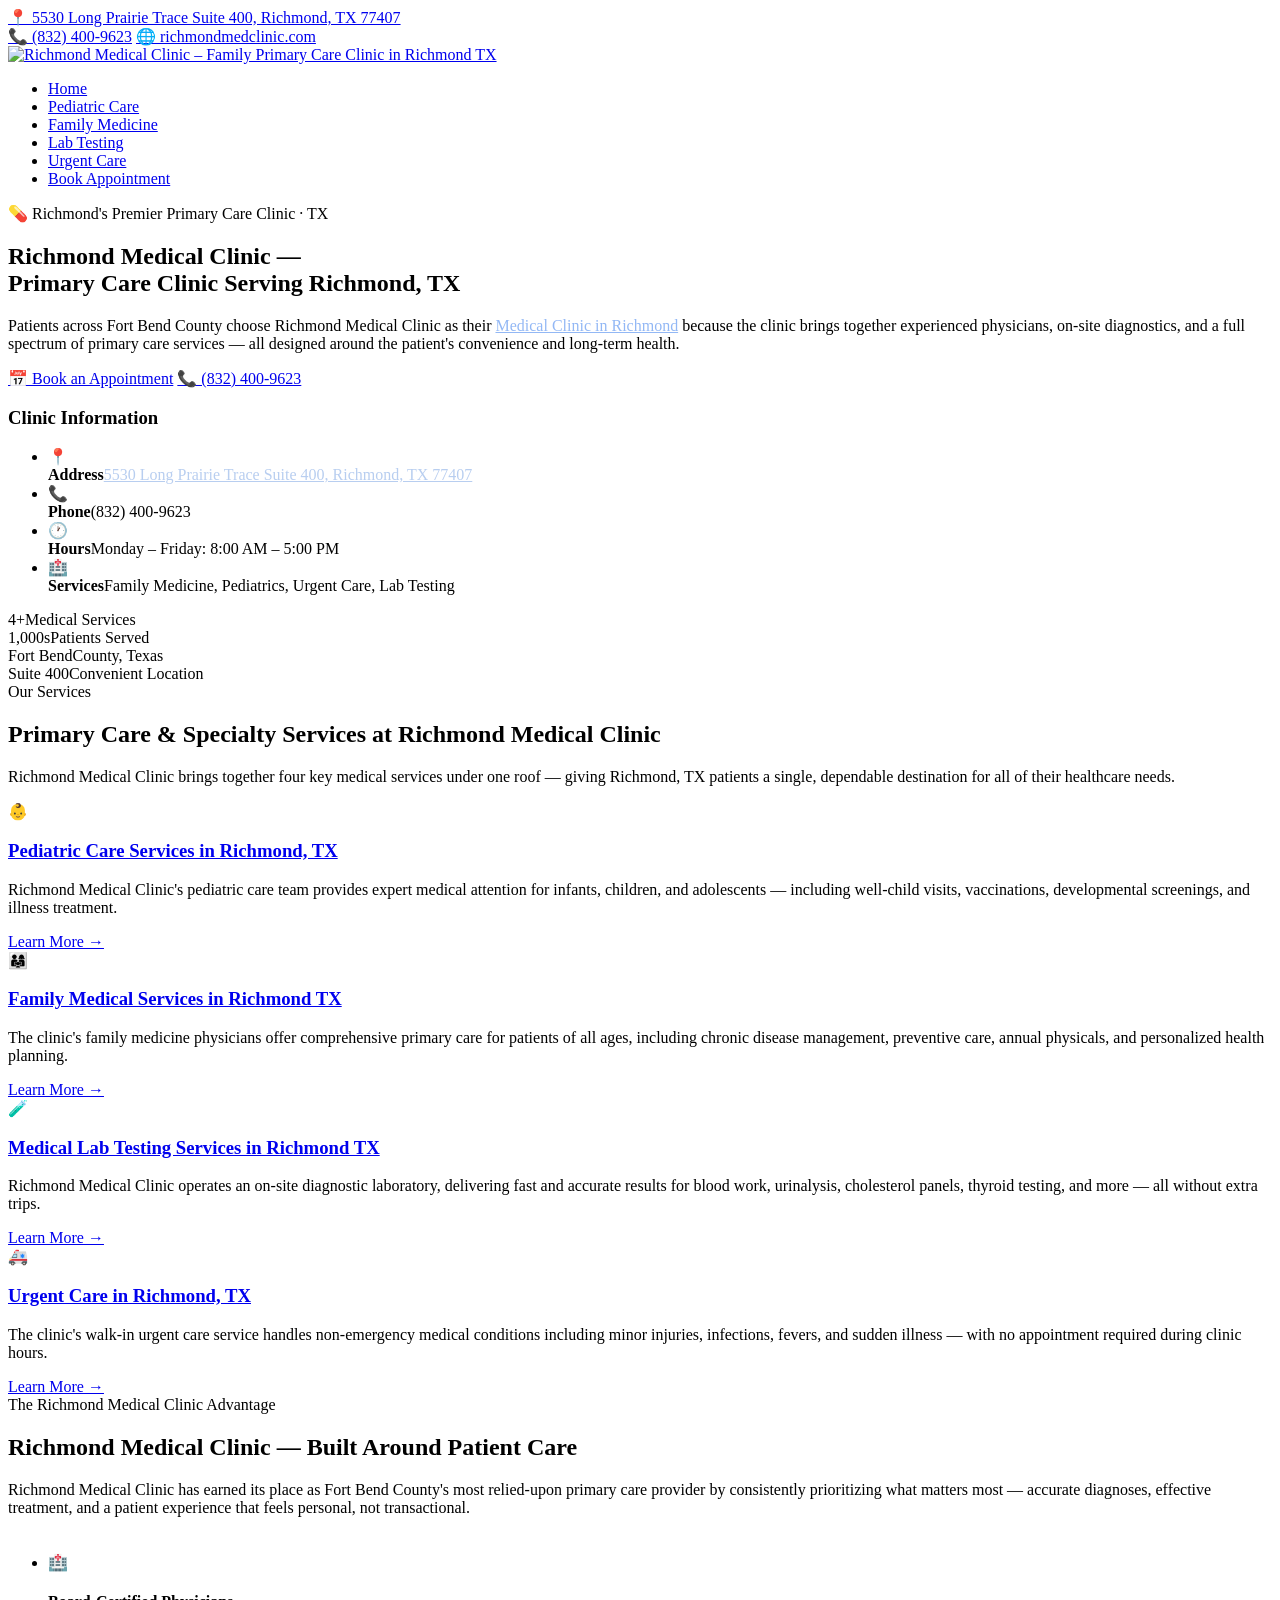
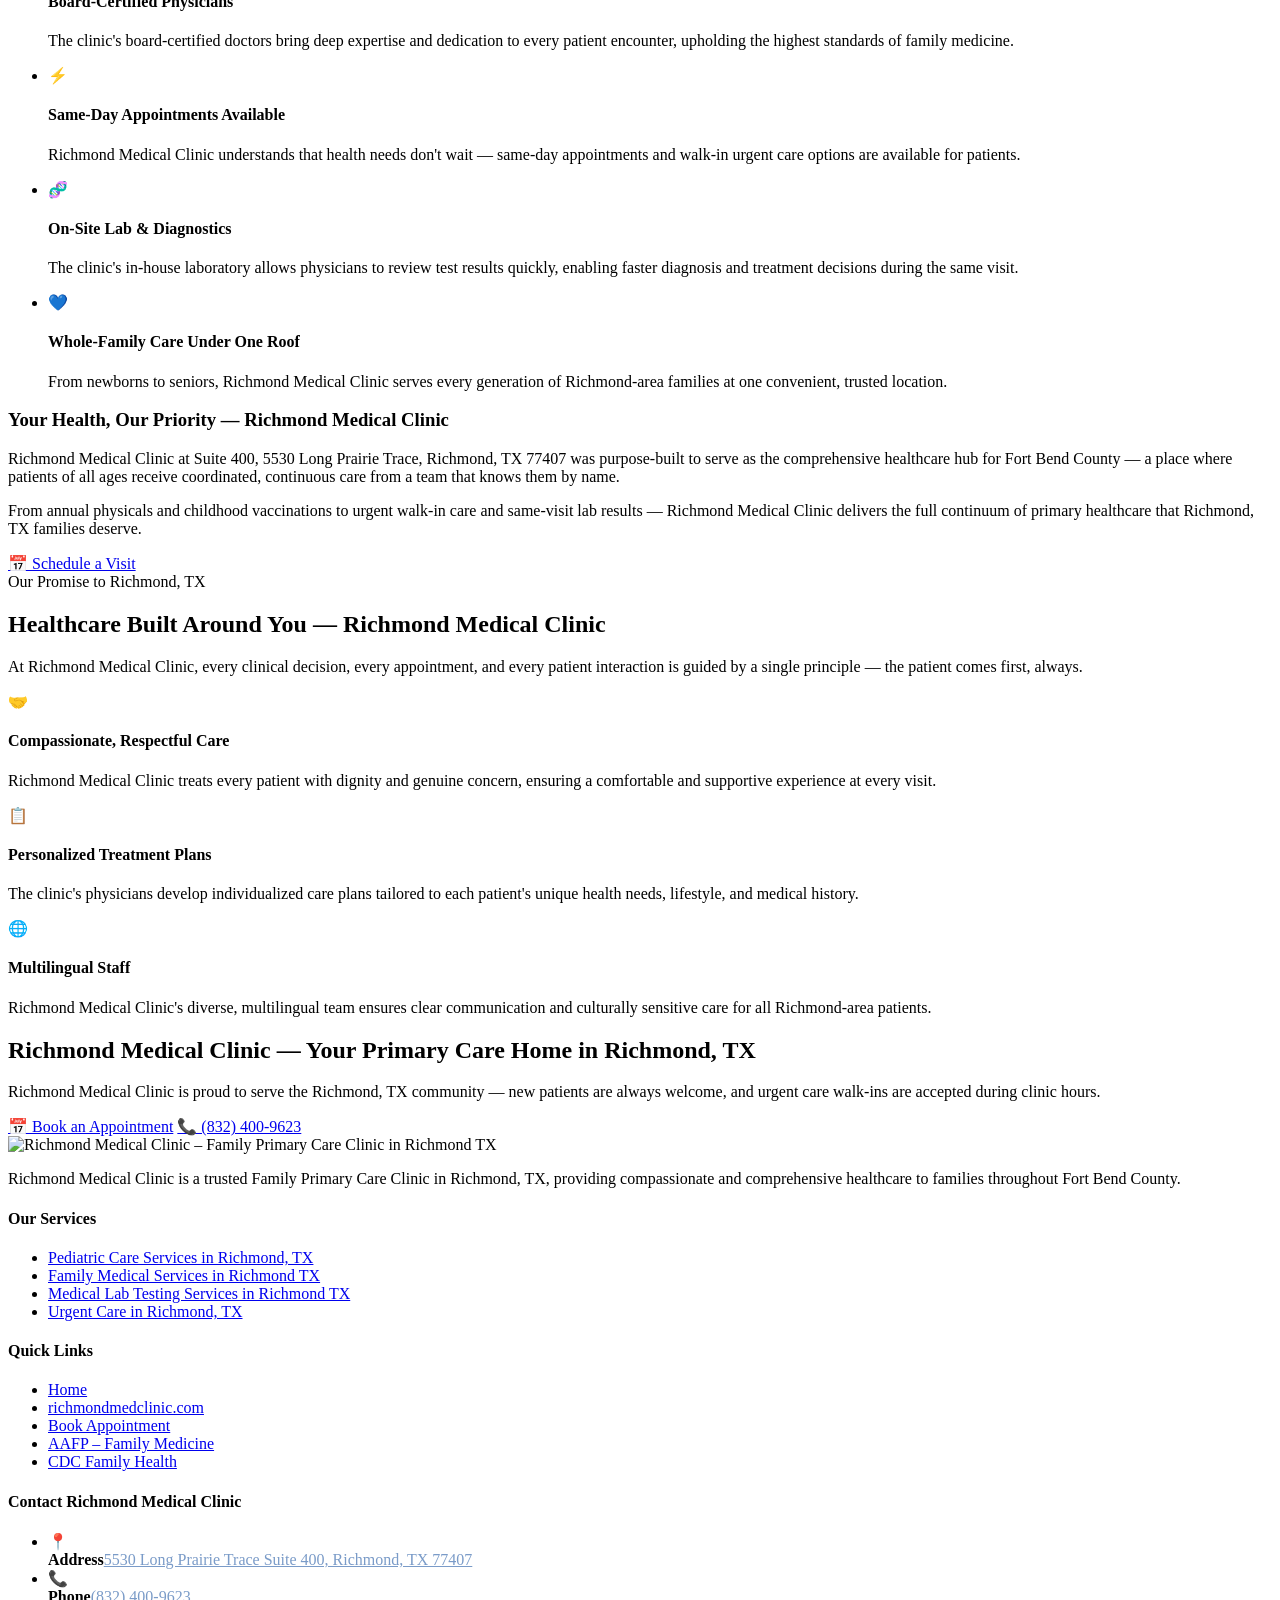
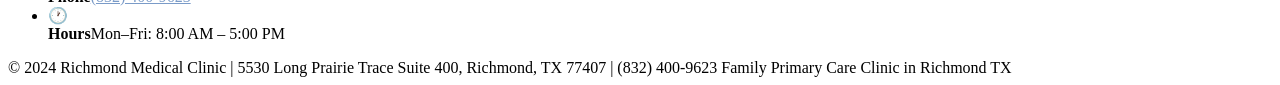
==== index.html @ 9fe995f7 "Create index.html" ====
<!DOCTYPE html>
<html lang="en">
<head>
<meta charset="UTF-8"/>
<meta name="viewport" content="width=device-width, initial-scale=1.0"/>
<title>Primary Care Clinic in Richmond TX | Richmond Medical Clinic</title>
<meta name="description" content="Richmond Medical Clinic offers family primary care in Richmond, TX — pediatric care, urgent care, lab testing & family medicine. Call (832) 400-9623."/>
<meta name="keywords" content="Family Primary Care Clinic in Richmond TX, Medical Clinic in Richmond, Family Medicine in Richmond, Richmond Medical Clinic"/>
<meta name="robots" content="index, follow"/>
<link rel="canonical" href="https://richmondmedicalclinic.github.io/medical-clinic-richmond/"/>
<meta property="og:title" content="Primary Care Clinic in Richmond TX | Richmond Medical Clinic"/>
<meta property="og:description" content="Trusted family medicine & primary care in Richmond, TX. Pediatric care, urgent care, lab testing & more at Richmond Medical Clinic."/>
<meta property="og:type" content="website"/>
<meta property="og:url" content="https://richmondmedicalclinic.github.io/medical-clinic-richmond/"/>
<meta property="og:image" content="https://richmondmedclinic.com/wp-content/uploads/2023/11/Richmond-Medical-Clinic-logo1.webp"/>
<link rel="stylesheet" href="assets/css/style.css"/>
<script type="application/ld+json">
{"@context":"https://schema.org","@type":"MedicalClinic","name":"Richmond Medical Clinic","description":"Family primary care clinic in Richmond, TX offering pediatric care, urgent care, lab testing, and family medicine.","url":"https://richmondmedclinic.com","telephone":"(832) 400-9623","address":{"@type":"PostalAddress","streetAddress":"5530 Long Prairie Trace Suite 400","addressLocality":"Richmond","addressRegion":"TX","postalCode":"77407","addressCountry":"US"},"openingHours":"Mo-Fr 08:00-17:00","medicalSpecialty":["FamilyPractice","Pediatric","UrgentCare"],"sameAs":["https://richmondmedclinic.com"]}
</script>
</head>
<body>

<!-- Topbar -->
<div class="topbar">
  <div class="topbar-inner">
    <a href="https://maps.google.com/?cid=1997239273958836491" target="_blank" rel="noopener">📍 5530 Long Prairie Trace Suite 400, Richmond, TX 77407</a>
    <div class="topbar-right">
      <a href="tel:8324009623">📞 (832) 400-9623</a>
      <a href="https://richmondmedclinic.com" target="_blank">🌐 richmondmedclinic.com</a>
    </div>
  </div>
</div>

<!-- Navbar -->
<nav>
  <div class="nav-inner">
    <a class="nav-logo" href="index.html"><img src="https://richmondmedclinic.com/wp-content/uploads/2023/11/Richmond-Medical-Clinic-logo1.webp" alt="Richmond Medical Clinic – Family Primary Care Clinic in Richmond TX"/></a>
    <ul class="nav-links">
      <li><a href="index.html" class="active">Home</a></li>
      <li><a href="pediatrics-care-center-richmond.html">Pediatric Care</a></li>
      <li><a href="family-medical-clinic-richmond.html">Family Medicine</a></li>
      <li><a href="medical-lab-testing-services-richmond.html">Lab Testing</a></li>
      <li><a href="urgent-care-richmond.html">Urgent Care</a></li>
      <li><a href="https://richmondmedclinic.com/contact/" target="_blank" rel="noopener" class="nav-cta">Book Appointment</a></li>
    </ul>
  </div>
</nav>

<!-- Hero -->
<section class="hero">
  <div class="hero-inner">
    <div>
      <div class="hero-badge">💊 Richmond's Premier Primary Care Clinic · TX</div>
      <h1>Richmond Medical Clinic —<br/><span>Primary Care Clinic</span> Serving Richmond, TX</h1>
      <p>Patients across Fort Bend County choose Richmond Medical Clinic as their <a href="https://richmondmedclinic.com" target="_blank" style="color:#93b8f5;text-decoration:underline">Medical Clinic in Richmond</a> because the clinic brings together experienced physicians, on-site diagnostics, and a full spectrum of primary care services — all designed around the patient's convenience and long-term health.</p>
      <div class="hero-btns">
        <a href="https://richmondmedclinic.com/contact/" target="_blank" rel="noopener" class="btn-primary">📅 Book an Appointment</a>
        <a href="tel:8324009623" class="btn-outline">📞 (832) 400-9623</a>
      </div>
    </div>
    <div class="hero-card">
      <h3>Clinic Information</h3>
      <ul class="hero-info-list">
        <li><span class="icon">📍</span><div><strong>Address</strong><a href="https://maps.google.com/?cid=1997239273958836491" target="_blank" rel="noopener" style="color:#b8cef0">5530 Long Prairie Trace Suite 400, Richmond, TX 77407</a></div></li>
        <li><span class="icon">📞</span><div><strong>Phone</strong>(832) 400-9623</div></li>
        <li><span class="icon">🕐</span><div><strong>Hours</strong>Monday – Friday: 8:00 AM – 5:00 PM</div></li>
        <li><span class="icon">🏥</span><div><strong>Services</strong>Family Medicine, Pediatrics, Urgent Care, Lab Testing</div></li>
      </ul>
    </div>
  </div>
</section>

<!-- Stats -->
<div class="stats-bar">
  <div class="stats-inner">
    <div class="stat-item"><span class="stat-num">4+</span><span class="stat-label">Medical Services</span></div>
    <div class="stat-item"><span class="stat-num">1,000s</span><span class="stat-label">Patients Served</span></div>
    <div class="stat-item"><span class="stat-num">Fort Bend</span><span class="stat-label">County, Texas</span></div>
    <div class="stat-item"><span class="stat-num">Suite 400</span><span class="stat-label">Convenient Location</span></div>
  </div>
</div>

<!-- Services -->
<section>
  <div class="section-inner">
    <div class="section-head">
      <span class="section-tag">Our Services</span>
      <h2 class="section-title">Primary Care & Specialty Services at Richmond Medical Clinic</h2>
      <p class="section-sub">Richmond Medical Clinic brings together four key medical services under one roof — giving Richmond, TX patients a single, dependable destination for all of their healthcare needs.</p>
    </div>
    <div class="services-grid">

      <div class="service-card">
        <div class="service-icon">👶</div>
        <h3><a href="https://richmondmedclinic.com/services/pediatrics-care-center-richmond-tx/" target="_blank" rel="noopener">Pediatric Care Services in Richmond, TX</a></h3>
        <p>Richmond Medical Clinic's pediatric care team provides expert medical attention for infants, children, and adolescents — including well-child visits, vaccinations, developmental screenings, and illness treatment.</p>
        <a href="pediatrics-care-center-richmond.html" class="card-link">Learn More →</a>
      </div>

      <div class="service-card">
        <div class="service-icon">👨‍👩‍👧</div>
        <h3><a href="https://richmondmedclinic.com/services/family-medical-clinic-richmond-tx/" target="_blank" rel="noopener">Family Medical Services in Richmond TX</a></h3>
        <p>The clinic's family medicine physicians offer comprehensive primary care for patients of all ages, including chronic disease management, preventive care, annual physicals, and personalized health planning.</p>
        <a href="family-medical-clinic-richmond.html" class="card-link">Learn More →</a>
      </div>

      <div class="service-card">
        <div class="service-icon">🧪</div>
        <h3><a href="https://richmondmedclinic.com/medical-lab-testing-services-richmond-tx/" target="_blank" rel="noopener">Medical Lab Testing Services in Richmond TX</a></h3>
        <p>Richmond Medical Clinic operates an on-site diagnostic laboratory, delivering fast and accurate results for blood work, urinalysis, cholesterol panels, thyroid testing, and more — all without extra trips.</p>
        <a href="medical-lab-testing-services-richmond.html" class="card-link">Learn More →</a>
      </div>

      <div class="service-card">
        <div class="service-icon">🚑</div>
        <h3><a href="https://richmondmedclinic.com/services/urgent-care-richmond-tx/" target="_blank" rel="noopener">Urgent Care in Richmond, TX</a></h3>
        <p>The clinic's walk-in urgent care service handles non-emergency medical conditions including minor injuries, infections, fevers, and sudden illness — with no appointment required during clinic hours.</p>
        <a href="urgent-care-richmond.html" class="card-link">Learn More →</a>
      </div>

    </div>
  </div>
</section>

<!-- Why Choose -->
<section class="why-section">
  <div class="section-inner">
    <div class="why-grid">
      <div>
        <span class="section-tag">The Richmond Medical Clinic Advantage</span>
        <h2 class="section-title">Richmond Medical Clinic — Built Around Patient Care</h2>
        <p class="section-sub" style="margin-bottom:36px">Richmond Medical Clinic has earned its place as Fort Bend County's most relied-upon primary care provider by consistently prioritizing what matters most — accurate diagnoses, effective treatment, and a patient experience that feels personal, not transactional.</p>
        <ul class="why-list">
          <li>
            <div class="why-icon">🏥</div>
            <div><h4>Board-Certified Physicians</h4><p>The clinic's board-certified doctors bring deep expertise and dedication to every patient encounter, upholding the highest standards of family medicine.</p></div>
          </li>
          <li>
            <div class="why-icon">⚡</div>
            <div><h4>Same-Day Appointments Available</h4><p>Richmond Medical Clinic understands that health needs don't wait — same-day appointments and walk-in urgent care options are available for patients.</p></div>
          </li>
          <li>
            <div class="why-icon">🧬</div>
            <div><h4>On-Site Lab & Diagnostics</h4><p>The clinic's in-house laboratory allows physicians to review test results quickly, enabling faster diagnosis and treatment decisions during the same visit.</p></div>
          </li>
          <li>
            <div class="why-icon">💙</div>
            <div><h4>Whole-Family Care Under One Roof</h4><p>From newborns to seniors, Richmond Medical Clinic serves every generation of Richmond-area families at one convenient, trusted location.</p></div>
          </li>
        </ul>
      </div>
      <div class="why-image-block">
        <h3>Your Health, Our Priority — Richmond Medical Clinic</h3>
        <p>Richmond Medical Clinic at Suite 400, 5530 Long Prairie Trace, Richmond, TX 77407 was purpose-built to serve as the comprehensive healthcare hub for Fort Bend County — a place where patients of all ages receive coordinated, continuous care from a team that knows them by name.</p>
        <p>From annual physicals and childhood vaccinations to urgent walk-in care and same-visit lab results — Richmond Medical Clinic delivers the full continuum of primary healthcare that Richmond, TX families deserve.</p>
        <a href="https://richmondmedclinic.com/contact/" target="_blank" rel="noopener" class="btn-primary">📅 Schedule a Visit</a>
      </div>
    </div>
  </div>
</section>

<!-- Feature Boxes -->
<section>
  <div class="section-inner">
    <div class="section-head center">
      <span class="section-tag">Our Promise to Richmond, TX</span>
      <h2 class="section-title">Healthcare Built Around You — Richmond Medical Clinic</h2>
      <p class="section-sub">At Richmond Medical Clinic, every clinical decision, every appointment, and every patient interaction is guided by a single principle — the patient comes first, always.</p>
    </div>
    <div class="features-grid">
      <div class="feature-box">
        <div class="icon">🤝</div>
        <h4>Compassionate, Respectful Care</h4>
        <p>Richmond Medical Clinic treats every patient with dignity and genuine concern, ensuring a comfortable and supportive experience at every visit.</p>
      </div>
      <div class="feature-box">
        <div class="icon">📋</div>
        <h4>Personalized Treatment Plans</h4>
        <p>The clinic's physicians develop individualized care plans tailored to each patient's unique health needs, lifestyle, and medical history.</p>
      </div>
      <div class="feature-box">
        <div class="icon">🌐</div>
        <h4>Multilingual Staff</h4>
        <p>Richmond Medical Clinic's diverse, multilingual team ensures clear communication and culturally sensitive care for all Richmond-area patients.</p>
      </div>
    </div>
  </div>
</section>

<!-- CTA -->
<section class="cta-section">
  <h2>Richmond Medical Clinic — Your Primary Care Home in Richmond, TX</h2>
  <p>Richmond Medical Clinic is proud to serve the Richmond, TX community — new patients are always welcome, and urgent care walk-ins are accepted during clinic hours.</p>
  <div class="cta-btns">
    <a href="https://richmondmedclinic.com/contact/" target="_blank" rel="noopener" class="btn-primary">📅 Book an Appointment</a>
    <a href="tel:8324009623" class="btn-outline">📞 (832) 400-9623</a>
  </div>
</section>

<!-- Footer -->
<footer>
  <div class="footer-grid">
    <div class="footer-brand">
      <div class="logo-wrap">
        <img src="https://richmondmedclinic.com/wp-content/uploads/2023/11/Richmond-Medical-Clinic-logo1.webp" alt="Richmond Medical Clinic – Family Primary Care Clinic in Richmond TX"/>
      </div>
      <p>Richmond Medical Clinic is a trusted Family Primary Care Clinic in Richmond, TX, providing compassionate and comprehensive healthcare to families throughout Fort Bend County.</p>
    </div>
    <div>
      <h4>Our Services</h4>
      <ul>
        <li><a href="https://richmondmedclinic.com/services/pediatrics-care-center-richmond-tx/" target="_blank" rel="noopener">Pediatric Care Services in Richmond, TX</a></li>
        <li><a href="https://richmondmedclinic.com/services/family-medical-clinic-richmond-tx/" target="_blank" rel="noopener">Family Medical Services in Richmond TX</a></li>
        <li><a href="https://richmondmedclinic.com/medical-lab-testing-services-richmond-tx/" target="_blank" rel="noopener">Medical Lab Testing Services in Richmond TX</a></li>
        <li><a href="https://richmondmedclinic.com/services/urgent-care-richmond-tx/" target="_blank" rel="noopener">Urgent Care in Richmond, TX</a></li>
      </ul>
    </div>
    <div>
      <h4>Quick Links</h4>
      <ul>
        <li><a href="index.html">Home</a></li>
        <li><a href="https://richmondmedclinic.com" target="_blank">richmondmedclinic.com</a></li>
        <li><a href="https://richmondmedclinic.com/contact/" target="_blank" rel="noopener">Book Appointment</a></li>
        <li><a href="https://www.aafp.org" target="_blank" rel="noopener noreferrer">AAFP – Family Medicine</a></li>
        <li><a href="https://www.cdc.gov/family" target="_blank" rel="noopener noreferrer">CDC Family Health</a></li>
      </ul>
    </div>
    <div>
      <h4>Contact Richmond Medical Clinic</h4>
      <ul class="footer-contact">
        <li><span>📍</span><div><strong>Address</strong><a href="https://maps.google.com/?cid=1997239273958836491" target="_blank" rel="noopener" style="color:#7a9bc8">5530 Long Prairie Trace Suite 400, Richmond, TX 77407</a></div></li>
        <li><span>📞</span><div><strong>Phone</strong><a href="tel:8324009623" style="color:#7a9bc8">(832) 400-9623</a></div></li>
        <li><span>🕐</span><div><strong>Hours</strong>Mon–Fri: 8:00 AM – 5:00 PM</div></li>
      </ul>
    </div>
  </div>
  <div class="footer-bottom">
    <span>© 2024 Richmond Medical Clinic | 5530 Long Prairie Trace Suite 400, Richmond, TX 77407 | (832) 400-9623</span>
    <span>Family Primary Care Clinic in Richmond TX</span>
  </div>
</footer>

</body>
</html>
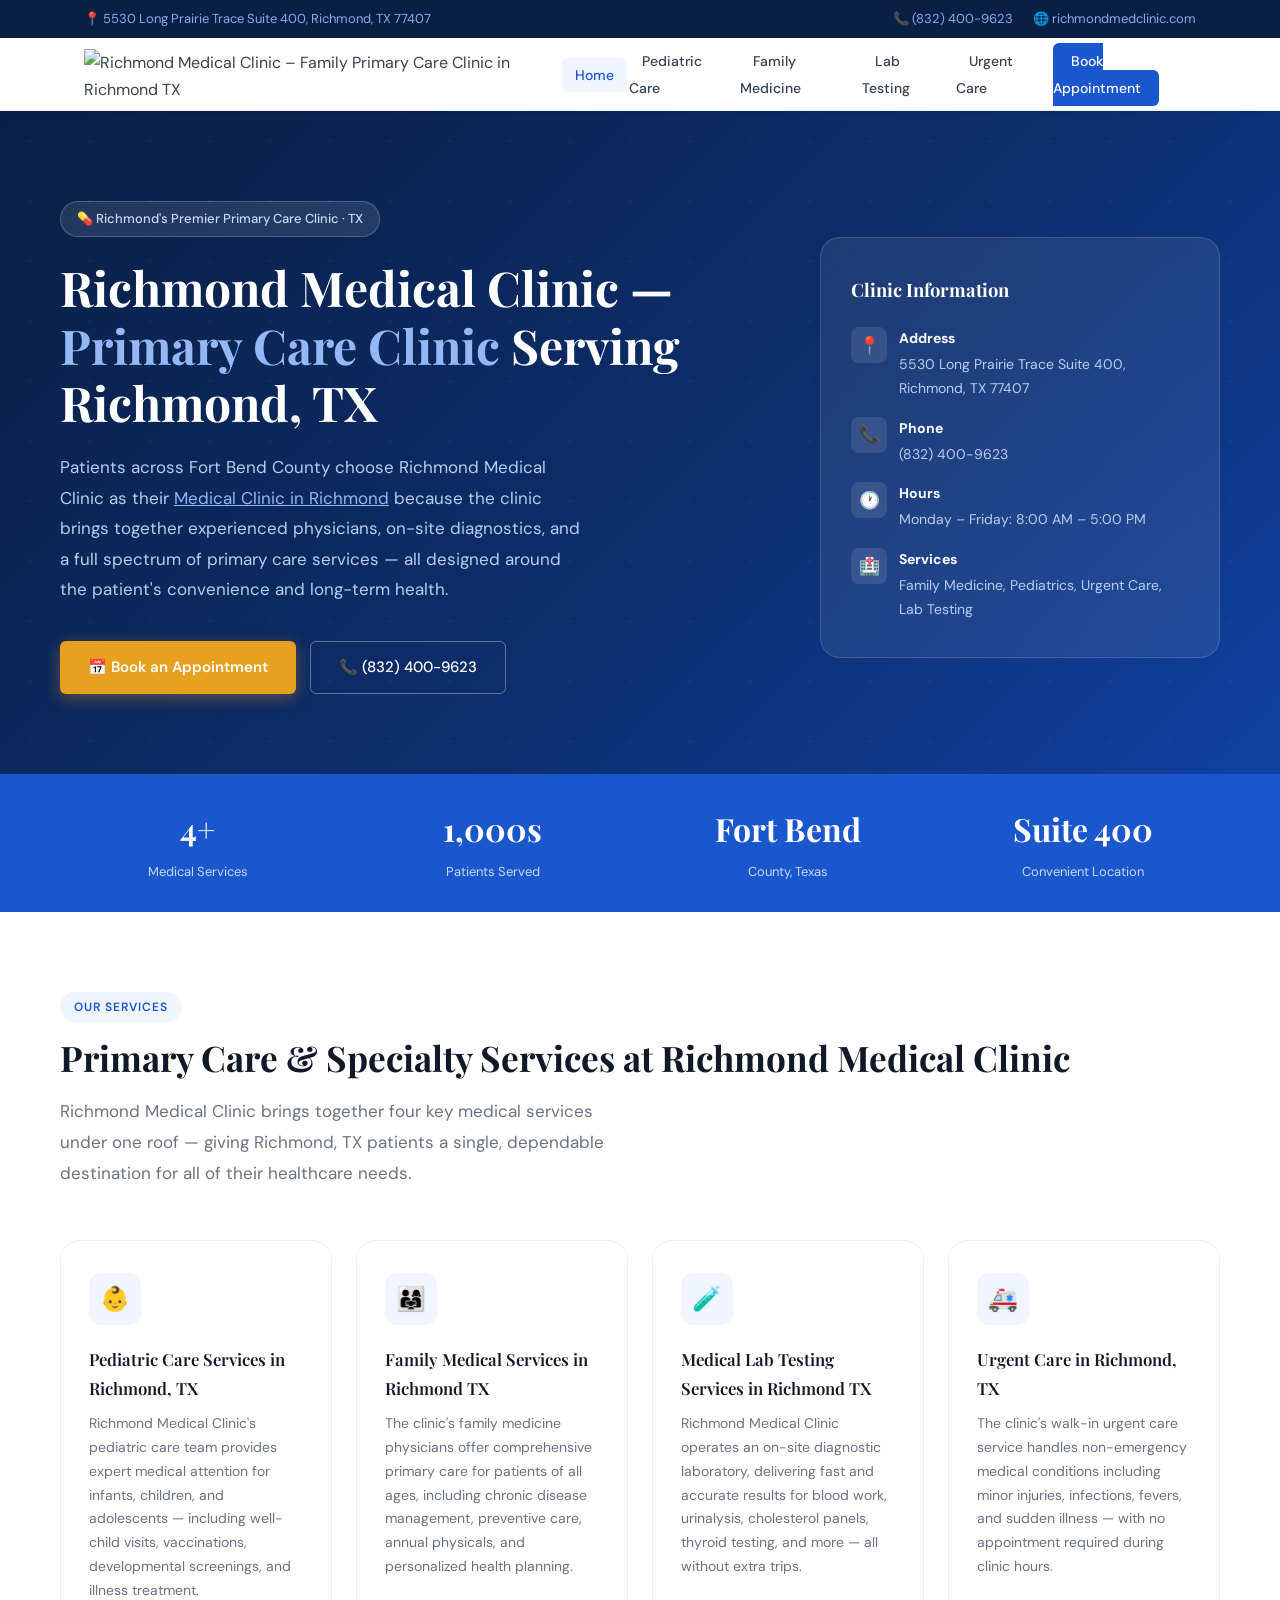
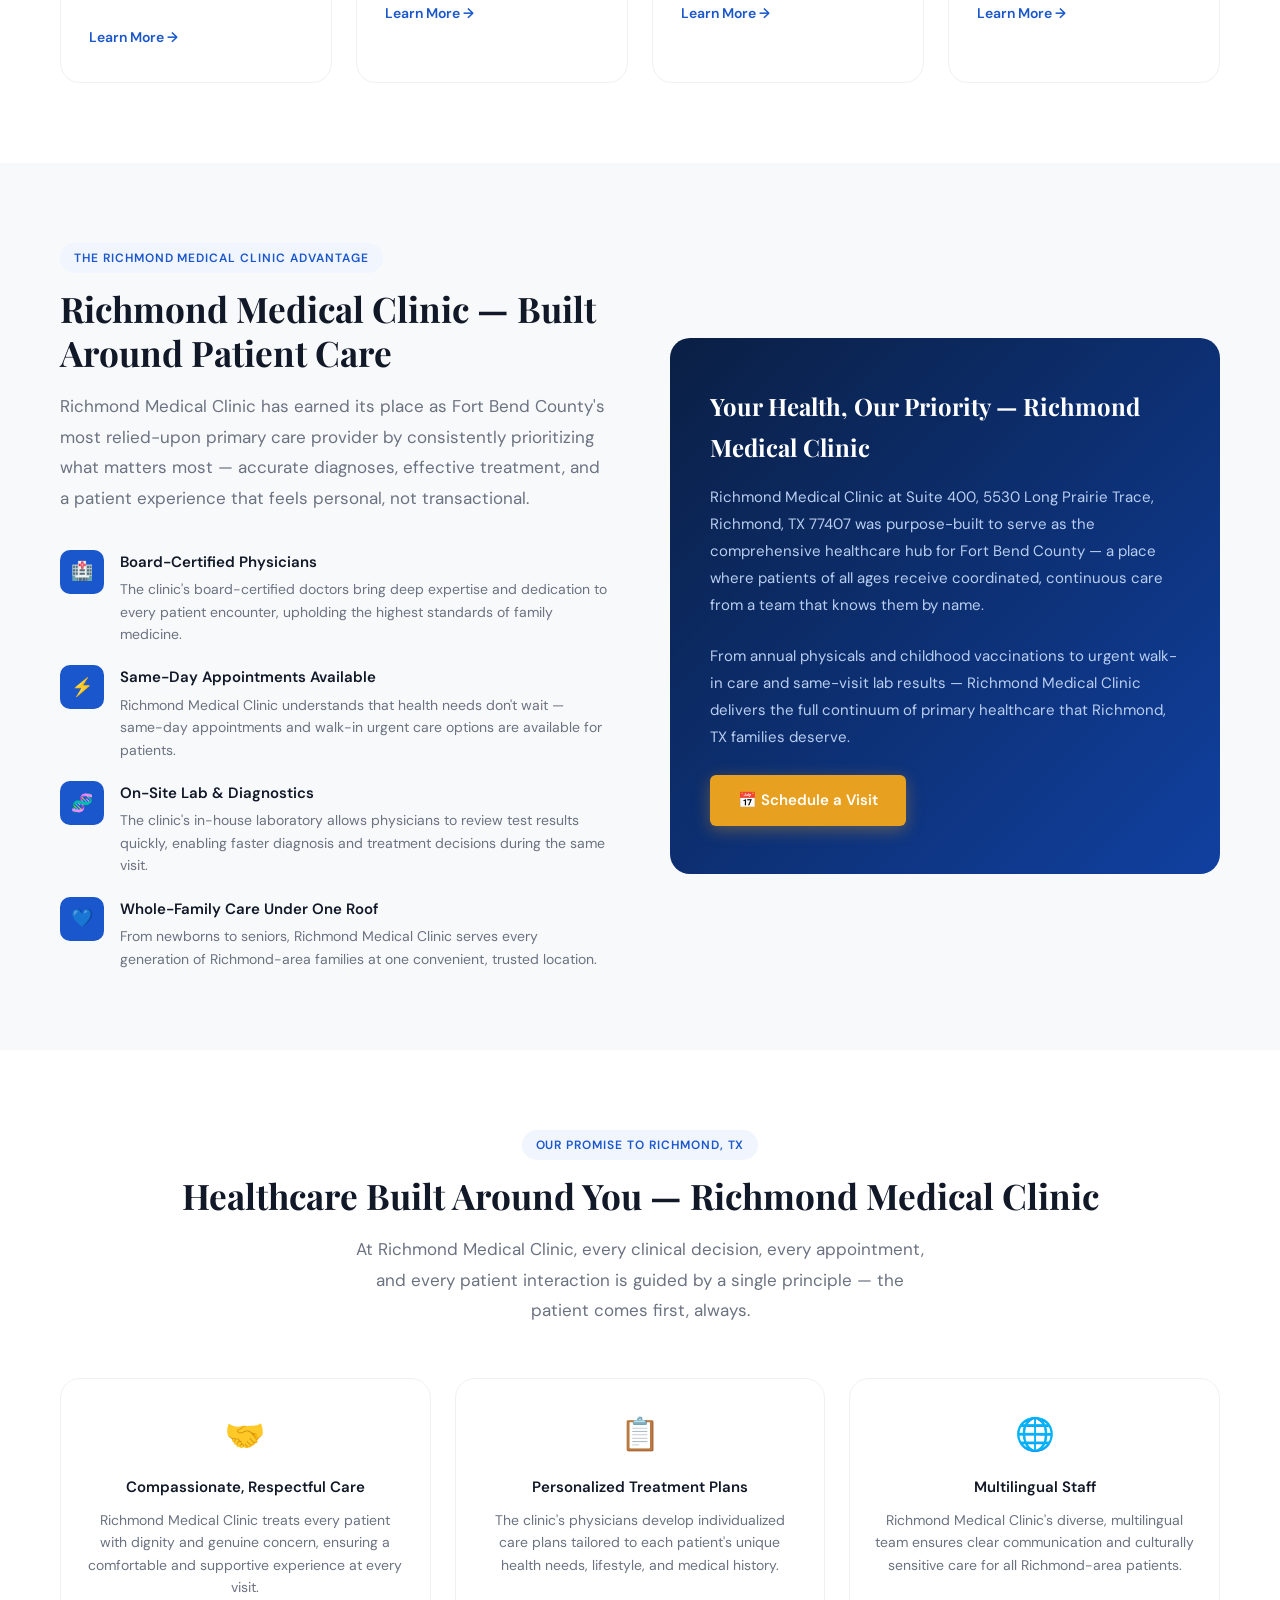
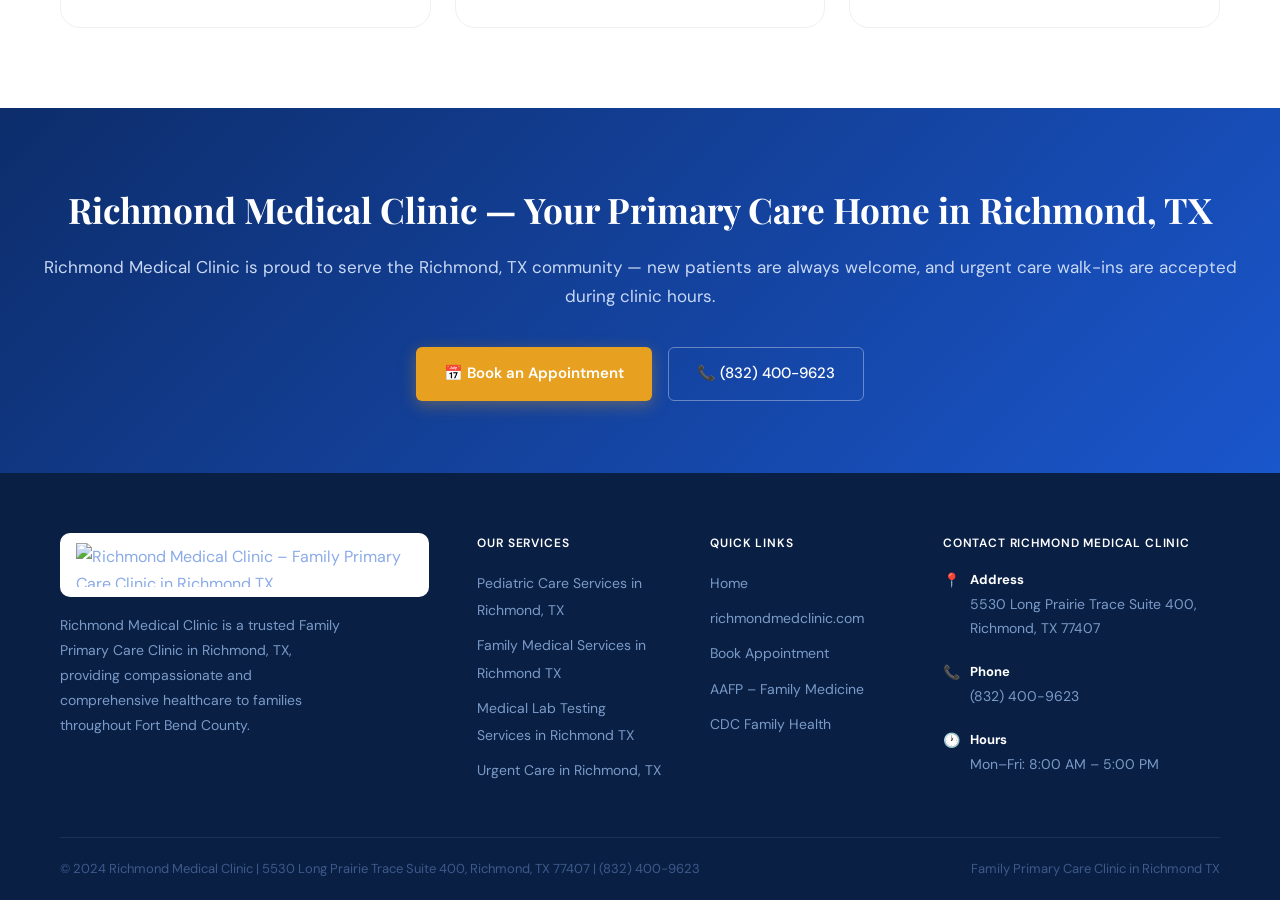
==== commit f76cb3bd: "Update index.html" ====
--- a/index.html
+++ b/index.html
@@ -1,6 +1,7 @@
 <!DOCTYPE html>
 <html lang="en">
 <head>
+<meta name="google-site-verification" content="ktjZUqQ7RbtykCmnA0z82BrFNjucDlA0lqPqKqSaYiI" />
 <meta charset="UTF-8"/>
 <meta name="viewport" content="width=device-width, initial-scale=1.0"/>
 <title>Primary Care Clinic in Richmond TX | Richmond Medical Clinic</title>
--- a/assets/css/style.css
+++ b/assets/css/style.css
@@ -0,0 +1,176 @@
+@import url('https://fonts.googleapis.com/css2?family=Playfair+Display:wght@400;600;700&family=DM+Sans:ital,wght@0,300;0,400;0,500;0,600;1,400&display=swap');
+
+:root {
+  --blue-900:#0a1f44;--blue-800:#0d2d6b;--blue-700:#1040a0;--blue-600:#1a56cc;
+  --blue-500:#2e6de8;--blue-400:#5a8ef0;--blue-100:#dce9fc;--blue-50:#f0f5fe;
+  --white:#ffffff;--gray-50:#f8f9fb;--gray-100:#eef0f4;--gray-300:#c4c9d6;
+  --gray-500:#6b7280;--gray-700:#374151;--gray-900:#111827;
+  --accent:#e8a020;--accent-light:#fef3dc;
+  --font-display:'Playfair Display',Georgia,serif;
+  --font-body:'DM Sans',sans-serif;
+  --radius-sm:6px;--radius-md:12px;--radius-lg:20px;
+  --shadow-sm:0 1px 4px rgba(10,31,68,.08);
+  --shadow-md:0 4px 20px rgba(10,31,68,.12);
+  --shadow-lg:0 12px 48px rgba(10,31,68,.18);
+}
+*,*::before,*::after{box-sizing:border-box;margin:0;padding:0}
+html{scroll-behavior:smooth}
+body{font-family:var(--font-body);font-size:16px;line-height:1.7;color:var(--gray-700);background:var(--white)}
+img{max-width:100%;display:block}a{color:inherit;text-decoration:none}
+
+/* TOPBAR */
+.topbar{background:var(--blue-900);color:#8aaae8;font-size:13px;padding:8px 0}
+.topbar-inner{max-width:1160px;margin:0 auto;padding:0 24px;display:flex;justify-content:space-between;align-items:center;flex-wrap:wrap;gap:6px}
+.topbar a{color:#8aaae8;transition:color .2s}.topbar a:hover{color:#fff}
+.topbar-right{display:flex;gap:20px}
+
+/* NAVBAR */
+nav{background:#fff;border-bottom:1px solid var(--gray-100);position:sticky;top:0;z-index:100;box-shadow:var(--shadow-sm)}
+.nav-inner{max-width:1160px;margin:0 auto;padding:0 24px;display:flex;align-items:center;justify-content:space-between;height:72px}
+.nav-logo img{height:50px;width:auto}
+.nav-links{display:flex;align-items:center;gap:2px;list-style:none}
+.nav-links a{font-size:14px;font-weight:500;color:var(--gray-700);padding:8px 13px;border-radius:var(--radius-sm);transition:all .2s}
+.nav-links a:hover,.nav-links a.active{color:var(--blue-600);background:var(--blue-50)}
+.nav-cta{background:var(--blue-600)!important;color:#fff!important;padding:9px 18px!important}
+.nav-cta:hover{background:var(--blue-800)!important}
+
+/* HERO */
+.hero{background:linear-gradient(135deg,var(--blue-900) 0%,var(--blue-800) 55%,var(--blue-700) 100%);color:#fff;padding:90px 24px 80px;position:relative;overflow:hidden}
+.hero::before{content:'';position:absolute;inset:0;background:url("data:image/svg+xml,%3Csvg width='60' height='60' viewBox='0 0 60 60' xmlns='http://www.w3.org/2000/svg'%3E%3Ccircle cx='30' cy='30' r='1.5' fill='%23ffffff' fill-opacity='0.04'/%3E%3C/svg%3E");pointer-events:none}
+.hero-inner{max-width:1160px;margin:0 auto;display:grid;grid-template-columns:1fr 400px;gap:60px;align-items:center;position:relative}
+.hero-badge{display:inline-flex;align-items:center;gap:7px;background:rgba(255,255,255,.1);border:1px solid rgba(255,255,255,.2);color:#c9d9f5;font-size:13px;font-weight:500;padding:6px 16px;border-radius:100px;margin-bottom:22px}
+.hero h1{font-family:var(--font-display);font-size:clamp(2rem,4vw,3rem);font-weight:700;line-height:1.2;margin-bottom:20px;color:#fff}
+.hero h1 span{color:#93b8f5}
+.hero p{font-size:17px;color:#b8cef0;margin-bottom:36px;max-width:520px;line-height:1.8}
+.hero-btns{display:flex;gap:14px;flex-wrap:wrap}
+.btn-primary{display:inline-flex;align-items:center;gap:8px;background:var(--accent);color:#fff;font-family:var(--font-body);font-size:15px;font-weight:600;padding:13px 28px;border-radius:var(--radius-sm);border:none;cursor:pointer;transition:all .2s;box-shadow:0 4px 16px rgba(232,160,32,.35)}
+.btn-primary:hover{background:#c88a10;transform:translateY(-1px)}
+.btn-outline{display:inline-flex;align-items:center;gap:8px;background:transparent;color:#fff;font-family:var(--font-body);font-size:15px;font-weight:500;padding:13px 28px;border-radius:var(--radius-sm);border:1.5px solid rgba(255,255,255,.35);cursor:pointer;transition:all .2s}
+.btn-outline:hover{background:rgba(255,255,255,.1);border-color:rgba(255,255,255,.6)}
+.hero-card{background:rgba(255,255,255,.08);backdrop-filter:blur(12px);border:1px solid rgba(255,255,255,.15);border-radius:var(--radius-lg);padding:36px 30px}
+.hero-card h3{font-family:var(--font-display);font-size:1.15rem;color:#fff;margin-bottom:22px}
+.hero-info-list{list-style:none;display:flex;flex-direction:column;gap:16px}
+.hero-info-list li{display:flex;align-items:flex-start;gap:12px;color:#b8cef0;font-size:14px}
+.hero-info-list .icon{width:36px;height:36px;background:rgba(255,255,255,.1);border-radius:8px;display:flex;align-items:center;justify-content:center;flex-shrink:0;font-size:17px}
+.hero-info-list strong{display:block;color:#fff;font-size:14px;margin-bottom:2px}
+
+/* STATS */
+.stats-bar{background:var(--blue-600);padding:28px 24px}
+.stats-inner{max-width:1160px;margin:0 auto;display:grid;grid-template-columns:repeat(4,1fr);gap:20px;text-align:center}
+.stat-item{color:#fff}
+.stat-num{font-family:var(--font-display);font-size:2rem;font-weight:700;display:block}
+.stat-label{font-size:13px;color:#c9d9f5;margin-top:2px}
+
+/* SECTIONS */
+section{padding:80px 24px}
+.section-inner{max-width:1160px;margin:0 auto}
+.section-tag{display:inline-block;background:var(--blue-50);color:var(--blue-600);font-size:12px;font-weight:600;letter-spacing:.08em;text-transform:uppercase;padding:5px 14px;border-radius:100px;margin-bottom:14px}
+.section-title{font-family:var(--font-display);font-size:clamp(1.6rem,3vw,2.2rem);font-weight:700;color:var(--gray-900);line-height:1.25;margin-bottom:16px}
+.section-sub{font-size:17px;color:var(--gray-500);max-width:580px;line-height:1.8}
+.section-head{margin-bottom:52px}
+.section-head.center{text-align:center}
+.section-head.center .section-sub{margin:0 auto}
+
+/* SERVICE CARDS */
+.services-grid{display:grid;grid-template-columns:repeat(auto-fit,minmax(256px,1fr));gap:24px}
+.service-card{background:#fff;border:1px solid var(--gray-100);border-radius:var(--radius-lg);padding:32px 28px;transition:all .25s;position:relative;overflow:hidden}
+.service-card::before{content:'';position:absolute;top:0;left:0;right:0;height:3px;background:var(--blue-600);transform:scaleX(0);transition:transform .25s}
+.service-card:hover{box-shadow:var(--shadow-lg);transform:translateY(-4px);border-color:var(--blue-100)}
+.service-card:hover::before{transform:scaleX(1)}
+.service-icon{width:52px;height:52px;background:var(--blue-50);border-radius:var(--radius-md);display:flex;align-items:center;justify-content:center;font-size:24px;margin-bottom:20px}
+.service-card h3{font-family:var(--font-display);font-size:1.05rem;font-weight:600;color:var(--gray-900);margin-bottom:10px}
+.service-card h3 a{color:var(--gray-900);transition:color .2s}
+.service-card h3 a:hover{color:var(--blue-600)}
+.service-card p{font-size:14px;color:var(--gray-500);line-height:1.7;margin-bottom:20px}
+.card-link{font-size:14px;font-weight:600;color:var(--blue-600);display:inline-flex;align-items:center;gap:5px}
+.card-link:hover{color:var(--blue-800)}
+
+/* WHY */
+.why-section{background:var(--gray-50)}
+.why-grid{display:grid;grid-template-columns:1fr 1fr;gap:60px;align-items:center}
+.why-list{list-style:none;display:flex;flex-direction:column;gap:20px}
+.why-list li{display:flex;gap:16px;align-items:flex-start}
+.why-icon{width:44px;height:44px;background:var(--blue-600);border-radius:10px;display:flex;align-items:center;justify-content:center;font-size:18px;flex-shrink:0}
+.why-list h4{font-size:15px;font-weight:600;color:var(--gray-900);margin-bottom:3px}
+.why-list p{font-size:14px;color:var(--gray-500);line-height:1.6}
+.why-image-block{background:linear-gradient(135deg,var(--blue-900),var(--blue-700));border-radius:var(--radius-lg);padding:48px 40px;color:#fff}
+.why-image-block h3{font-family:var(--font-display);font-size:1.5rem;margin-bottom:16px;color:#fff}
+.why-image-block p{color:#b8cef0;font-size:15px;line-height:1.8;margin-bottom:24px}
+
+/* PAGE HERO */
+.page-hero{background:linear-gradient(135deg,var(--blue-900) 0%,var(--blue-800) 100%);color:#fff;padding:70px 24px 60px}
+.page-hero-inner{max-width:1160px;margin:0 auto}
+.breadcrumb{font-size:13px;color:#8aaae8;margin-bottom:18px;display:flex;gap:8px;align-items:center}
+.breadcrumb a{color:#8aaae8}.breadcrumb a:hover{color:#fff}
+.page-hero h1{font-family:var(--font-display);font-size:clamp(1.8rem,3.5vw,2.6rem);font-weight:700;margin-bottom:16px;color:#fff}
+.page-hero p{font-size:17px;color:#b8cef0;max-width:620px;line-height:1.8}
+
+/* CONTENT + SIDEBAR */
+.content-grid{display:grid;grid-template-columns:1fr 340px;gap:52px;align-items:start}
+.prose h2{font-family:var(--font-display);font-size:1.55rem;font-weight:700;color:var(--gray-900);margin:40px 0 14px}
+.prose h2:first-child{margin-top:0}
+.prose h3{font-family:var(--font-display);font-size:1.15rem;font-weight:600;color:var(--gray-900);margin:28px 0 10px}
+.prose p{font-size:15.5px;color:var(--gray-700);margin-bottom:16px;line-height:1.8}
+.prose ul{padding-left:20px;margin-bottom:20px}
+.prose ul li{font-size:15.5px;color:var(--gray-700);margin-bottom:8px;line-height:1.7}
+.prose a{color:var(--blue-600);text-decoration:underline}
+.prose-highlight{background:var(--blue-50);border-left:4px solid var(--blue-600);border-radius:0 var(--radius-md) var(--radius-md) 0;padding:20px 24px;margin:28px 0}
+.prose-highlight p{margin:0;font-size:15px;color:var(--blue-800)}
+
+/* SIDEBAR */
+.sidebar{position:sticky;top:88px;display:flex;flex-direction:column;gap:24px}
+.sidebar-card{background:var(--blue-900);border-radius:var(--radius-lg);padding:32px 28px;color:#fff}
+.sidebar-card h3{font-family:var(--font-display);font-size:1.1rem;margin-bottom:18px;color:#fff}
+.sidebar-card p{font-size:14px;color:#b8cef0;margin-bottom:20px;line-height:1.7}
+.sidebar-card .btn-primary{width:100%;justify-content:center;margin-bottom:12px}
+.info-list{list-style:none;display:flex;flex-direction:column;gap:12px}
+.info-list li{display:flex;gap:10px;align-items:flex-start;font-size:14px;color:#b8cef0}
+.info-list strong{display:block;color:#fff;font-size:13px}
+.services-nav{background:var(--gray-50);border:1px solid var(--gray-100);border-radius:var(--radius-lg);padding:24px}
+.services-nav h4{font-size:12px;font-weight:600;color:var(--gray-500);text-transform:uppercase;letter-spacing:.07em;margin-bottom:14px}
+.services-nav ul{list-style:none;display:flex;flex-direction:column;gap:4px}
+.services-nav a{display:flex;align-items:center;gap:9px;font-size:14px;font-weight:500;color:var(--gray-700);padding:10px 12px;border-radius:var(--radius-sm);transition:all .2s}
+.services-nav a:hover,.services-nav a.active{background:var(--blue-50);color:var(--blue-600)}
+
+/* FEATURE BOXES */
+.features-grid{display:grid;grid-template-columns:repeat(3,1fr);gap:24px}
+.feature-box{background:#fff;border:1px solid var(--gray-100);border-radius:var(--radius-lg);padding:28px 24px;text-align:center}
+.feature-box .icon{font-size:32px;margin-bottom:14px}
+.feature-box h4{font-size:15px;font-weight:600;color:var(--gray-900);margin-bottom:8px}
+.feature-box p{font-size:14px;color:var(--gray-500);line-height:1.6}
+
+/* CTA */
+.cta-section{background:linear-gradient(135deg,var(--blue-800),var(--blue-600));padding:72px 24px;text-align:center;color:#fff}
+.cta-section h2{font-family:var(--font-display);font-size:clamp(1.6rem,3vw,2.2rem);margin-bottom:14px;color:#fff}
+.cta-section p{font-size:17px;color:#c9d9f5;margin-bottom:36px}
+.cta-btns{display:flex;justify-content:center;gap:16px;flex-wrap:wrap}
+
+/* FOOTER */
+footer{background:var(--blue-900);color:#8aaae8;padding:60px 24px 0}
+.footer-grid{max-width:1160px;margin:0 auto;display:grid;grid-template-columns:2fr 1fr 1fr 1.5fr;gap:48px;padding-bottom:48px;border-bottom:1px solid rgba(255,255,255,.08)}
+.footer-brand .logo-wrap{display:inline-block;background:#fff;border-radius:10px;padding:10px 16px;margin-bottom:16px}
+.footer-brand .logo-wrap img{height:44px;width:auto}
+.footer-brand p{font-size:14px;line-height:1.8;max-width:280px;color:#7a9bc8}
+footer h4{font-size:12px;font-weight:600;color:#fff;text-transform:uppercase;letter-spacing:.07em;margin-bottom:16px}
+footer ul{list-style:none;display:flex;flex-direction:column;gap:8px}
+footer ul a{font-size:14px;color:#7a9bc8;transition:color .2s}
+footer ul a:hover{color:#fff}
+.footer-contact li{display:flex;gap:10px;font-size:14px;color:#7a9bc8;margin-bottom:12px;align-items:flex-start}
+.footer-contact strong{display:block;color:#fff;font-size:13px;margin-bottom:2px}
+.footer-bottom{max-width:1160px;margin:0 auto;padding:20px 0;display:flex;justify-content:space-between;align-items:center;font-size:13px;color:#3d5a8a;flex-wrap:wrap;gap:8px}
+
+/* RESPONSIVE */
+@media(max-width:1000px){
+  .hero-inner{grid-template-columns:1fr}.hero-card{display:none}
+  .why-grid{grid-template-columns:1fr}
+  .content-grid{grid-template-columns:1fr}.sidebar{position:static}
+  .footer-grid{grid-template-columns:1fr 1fr}
+  .stats-inner{grid-template-columns:repeat(2,1fr)}
+}
+@media(max-width:600px){
+  .nav-links{display:none}
+  .footer-grid{grid-template-columns:1fr}
+  .features-grid{grid-template-columns:1fr}
+  .hero-btns{flex-direction:column}
+  .services-grid{grid-template-columns:1fr}
+}
